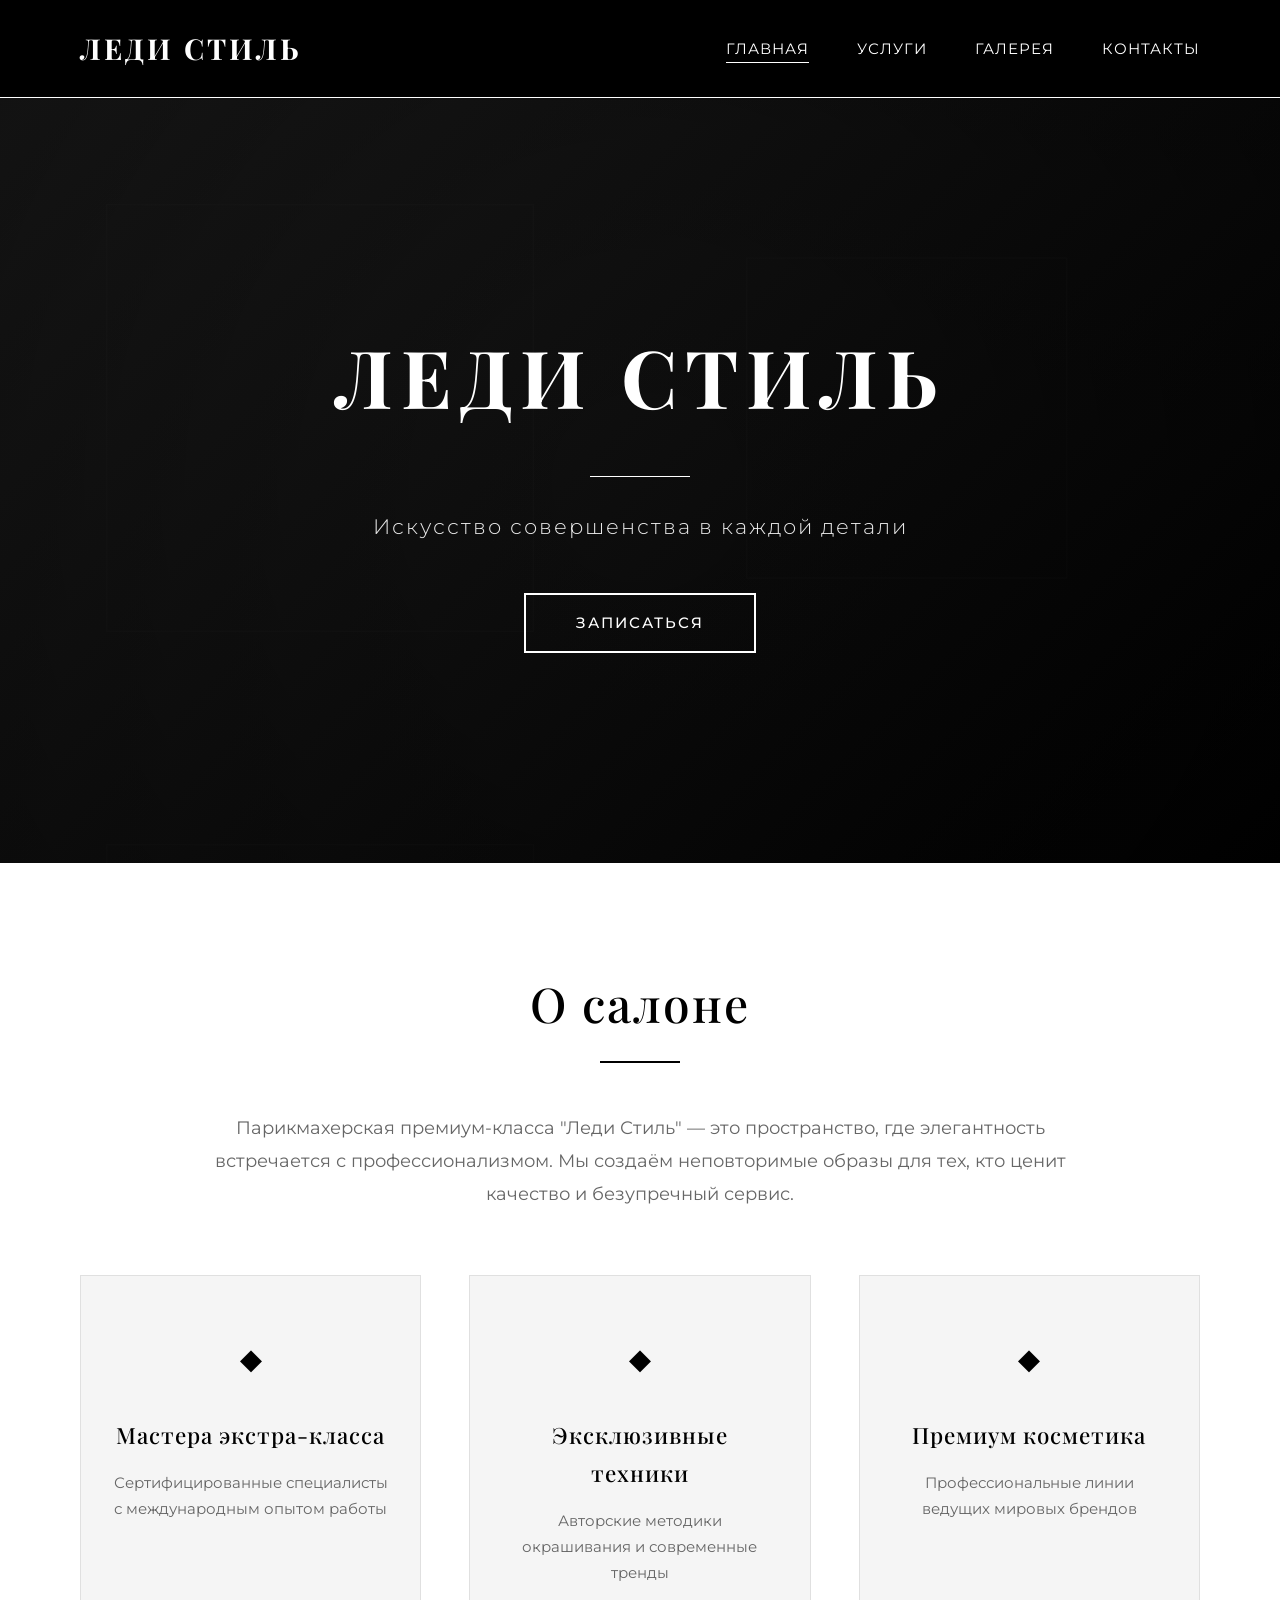
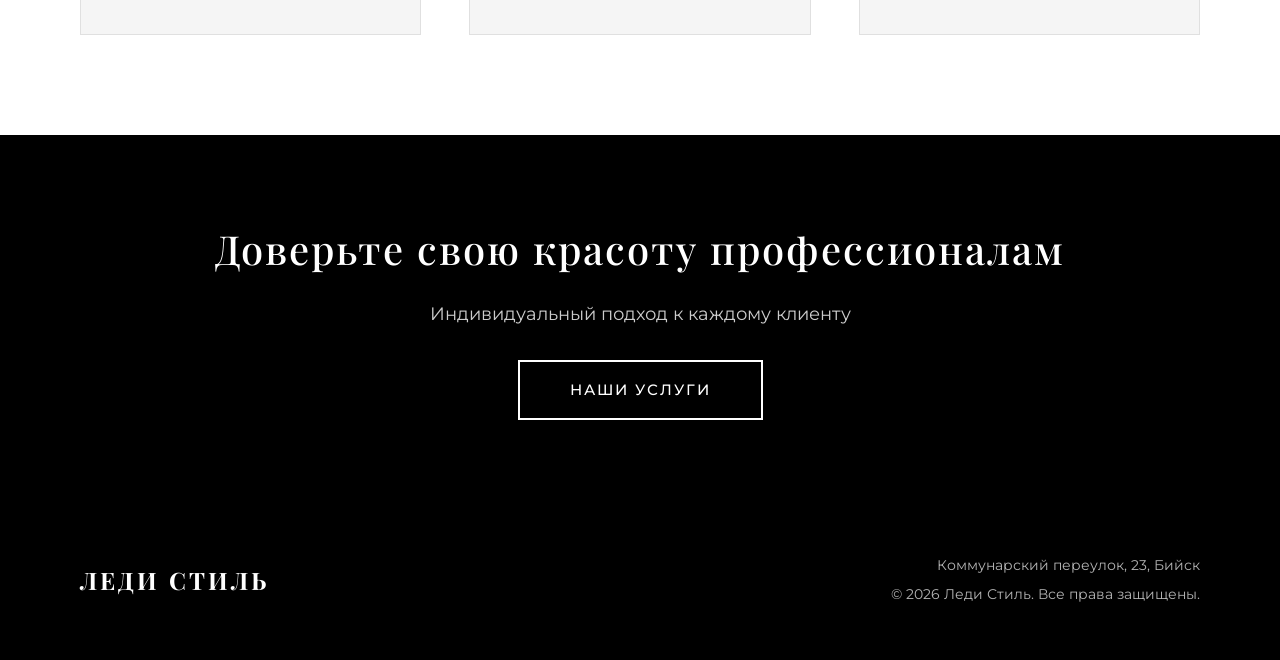
==== index.html @ dc8dc07d "lady-style predvariant" ====
<!DOCTYPE html>
<html lang="ru">
<head>
    <meta charset="UTF-8">
    <meta name="viewport" content="width=device-width, initial-scale=1.0">
    <title>Леди Стиль - Премиум парикмахерская в Бийске</title>
    <link rel="stylesheet" href="style.css">
    <link rel="preconnect" href="https://fonts.googleapis.com">
    <link rel="preconnect" href="https://fonts.gstatic.com" crossorigin>
    <link href="https://fonts.googleapis.com/css2?family=Playfair+Display:wght@400;500;700&family=Montserrat:wght@300;400;500;600&display=swap" rel="stylesheet">
</head>
<body>
    <nav class="navbar">
        <div class="container">
            <div class="logo">ЛЕДИ СТИЛЬ</div>
            <ul class="nav-menu">
                <li><a href="index.html" class="active">Главная</a></li>
                <li><a href="services.html">Услуги</a></li>
                <li><a href="gallery.html">Галерея</a></li>
                <li><a href="contacts.html">Контакты</a></li>
            </ul>
        </div>
    </nav>

    <section class="hero">
        <div class="hero-overlay"></div>
        <div class="hero-content">
            <h1>ЛЕДИ СТИЛЬ</h1>
            <div class="divider"></div>
            <p>Искусство совершенства в каждой детали</p>
            <a href="contacts.html" class="btn-elegant">Записаться</a>
        </div>
    </section>

    <section class="about">
        <div class="container">
            <h2>О салоне</h2>
            <div class="section-divider"></div>
            <div class="about-content">
                <p class="intro-text">
                    Парикмахерская премиум-класса "Леди Стиль" — это пространство, где элегантность встречается с профессионализмом. 
                    Мы создаём неповторимые образы для тех, кто ценит качество и безупречный сервис.
                </p>
                <div class="features">
                    <div class="feature">
                        <div class="feature-icon">◆</div>
                        <h3>Мастера экстра-класса</h3>
                        <p>Сертифицированные специалисты с международным опытом работы</p>
                    </div>
                    <div class="feature">
                        <div class="feature-icon">◆</div>
                        <h3>Эксклюзивные техники</h3>
                        <p>Авторские методики окрашивания и современные тренды</p>
                    </div>
                    <div class="feature">
                        <div class="feature-icon">◆</div>
                        <h3>Премиум косметика</h3>
                        <p>Профессиональные линии ведущих мировых брендов</p>
                    </div>
                </div>
            </div>
        </div>
    </section>

    <section class="cta-section">
        <div class="container">
            <h2>Доверьте свою красоту профессионалам</h2>
            <p>Индивидуальный подход к каждому клиенту</p>
            <a href="services.html" class="btn-elegant">Наши услуги</a>
        </div>
    </section>

    <footer>
        <div class="container">
            <div class="footer-content">
                <div class="footer-logo">ЛЕДИ СТИЛЬ</div>
                <div class="footer-info">
                    <p>Коммунарский переулок, 23, Бийск</p>
                    <p>© 2026 Леди Стиль. Все права защищены.</p>
                </div>
            </div>
        </div>
    </footer>
</body>
</html>
---- style.css ----
* {
    margin: 0;
    padding: 0;
    box-sizing: border-box;
}

:root {
    --color-black: #000000;
    --color-white: #FFFFFF;
    --color-gray-dark: #2a2a2a;
    --color-gray-medium: #666666;
    --color-gray-light: #f5f5f5;
    --color-accent: #1a1a1a;
}

body {
    font-family: 'Montserrat', sans-serif;
    line-height: 1.7;
    color: var(--color-gray-dark);
    background: var(--color-white);
}

h1, h2, h3 {
    font-family: 'Playfair Display', serif;
    font-weight: 500;
    color: var(--color-black);
}

.container {
    max-width: 1200px;
    margin: 0 auto;
    padding: 0 40px;
}

/* Навигация */
.navbar {
    background: var(--color-black);
    color: var(--color-white);
    padding: 1.5rem 0;
    position: sticky;
    top: 0;
    z-index: 1000;
    border-bottom: 1px solid var(--color-white);
}

.navbar .container {
    display: flex;
    justify-content: space-between;
    align-items: center;
}

.logo {
    font-family: 'Playfair Display', serif;
    font-size: 1.8rem;
    font-weight: 700;
    letter-spacing: 3px;
    color: var(--color-white);
}

.nav-menu {
    display: flex;
    list-style: none;
    gap: 3rem;
}

.nav-menu a {
    color: var(--color-white);
    text-decoration: none;
    font-size: 0.95rem;
    font-weight: 400;
    letter-spacing: 1px;
    text-transform: uppercase;
    transition: all 0.3s ease;
    position: relative;
}

.nav-menu a::after {
    content: '';
    position: absolute;
    bottom: -5px;
    left: 0;
    width: 0;
    height: 1px;
    background: var(--color-white);
    transition: width 0.3s ease;
}

.nav-menu a:hover::after,
.nav-menu a.active::after {
    width: 100%;
}

/* Hero секция */
.hero {
    position: relative;
    height: 85vh;
    display: flex;
    align-items: center;
    justify-content: center;
    background: linear-gradient(135deg, #1a1a1a 0%, #000000 100%);
    overflow: hidden;
}

.hero::before {
    content: '';
    position: absolute;
    top: 0;
    left: 0;
    right: 0;
    bottom: 0;
    background: url('data:image/svg+xml,<svg xmlns="http://www.w3.org/2000/svg" viewBox="0 0 1200 600"><rect fill="none" stroke="rgba(255,255,255,0.03)" stroke-width="1" x="100" y="100" width="400" height="400"/><rect fill="none" stroke="rgba(255,255,255,0.03)" stroke-width="1" x="700" y="150" width="300" height="300"/></svg>');
    opacity: 0.5;
}

.hero-overlay {
    position: absolute;
    top: 0;
    left: 0;
    right: 0;
    bottom: 0;
    background: radial-gradient(circle at center, transparent 0%, rgba(0,0,0,0.3) 100%);
}

.hero-content {
    position: relative;
    z-index: 1;
    text-align: center;
    color: var(--color-white);
    max-width: 800px;
    padding: 0 20px;
}

.hero-content h1 {
    font-family: 'Playfair Display', serif;
    font-size: 5rem;
    font-weight: 700;
    letter-spacing: 8px;
    margin-bottom: 1.5rem;
    color: var(--color-white);
    text-transform: uppercase;
}

.divider {
    width: 100px;
    height: 1px;
    background: var(--color-white);
    margin: 2rem auto;
}

.hero-content p {
    font-size: 1.3rem;
    font-weight: 300;
    letter-spacing: 2px;
    margin-bottom: 3rem;
    color: rgba(255,255,255,0.9);
}

.btn-elegant {
    display: inline-block;
    padding: 15px 50px;
    background: transparent;
    color: var(--color-white);
    border: 2px solid var(--color-white);
    text-decoration: none;
    font-size: 0.95rem;
    font-weight: 500;
    letter-spacing: 2px;
    text-transform: uppercase;
    transition: all 0.4s ease;
}

.btn-elegant:hover {
    background: var(--color-white);
    color: var(--color-black);
}

/* Секция О салоне */
.about {
    padding: 100px 40px;
    background: var(--color-white);
}

.about h2 {
    text-align: center;
    font-size: 3rem;
    margin-bottom: 1rem;
    letter-spacing: 2px;
}

.section-divider {
    width: 80px;
    height: 2px;
    background: var(--color-black);
    margin: 0 auto 3rem;
}

.intro-text {
    text-align: center;
    font-size: 1.1rem;
    max-width: 900px;
    margin: 0 auto 4rem;
    color: var(--color-gray-medium);
    line-height: 1.9;
}

.features {
    display: grid;
    grid-template-columns: repeat(auto-fit, minmax(300px, 1fr));
    gap: 3rem;
    margin-top: 4rem;
}

.feature {
    text-align: center;
    padding: 3rem 2rem;
    background: var(--color-gray-light);
    border: 1px solid #e0e0e0;
    transition: all 0.3s ease;
}

.feature:hover {
    transform: translateY(-5px);
    box-shadow: 0 10px 30px rgba(0,0,0,0.1);
}

.feature-icon {
    font-size: 2.5rem;
    margin-bottom: 1.5rem;
    color: var(--color-black);
}

.feature h3 {
    margin-bottom: 1rem;
    font-size: 1.4rem;
    letter-spacing: 1px;
}

.feature p {
    color: var(--color-gray-medium);
    font-size: 0.95rem;
}

/* CTA секция */
.cta-section {
    padding: 80px 40px;
    background: var(--color-black);
    color: var(--color-white);
    text-align: center;
}

.cta-section h2 {
    font-size: 2.5rem;
    margin-bottom: 1rem;
    color: var(--color-white);
    letter-spacing: 2px;
}

.cta-section p {
    font-size: 1.1rem;
    margin-bottom: 2rem;
    color: rgba(255,255,255,0.8);
}

/* Заголовок страницы */
.page-header {
    background: var(--color-black);
    color: var(--color-white);
    padding: 100px 40px 60px;
    text-align: center;
}

.page-header h1 {
    font-size: 3.5rem;
    letter-spacing: 3px;
    color: var(--color-white);
}

/* Услуги */
.services {
    padding: 100px 40px;
    background: var(--color-gray-light);
}

.services-grid {
    display: grid;
    grid-template-columns: repeat(auto-fit, minmax(350px, 1fr));
    gap: 3rem;
}

.service-card {
    background: var(--color-white);
    padding: 3rem;
    border: 1px solid #e0e0e0;
    transition: all 0.3s ease;
}

.service-card:hover {
    transform: translateY(-8px);
    box-shadow: 0 15px 40px rgba(0,0,0,0.15);
}

.service-card h3 {
    font-size: 1.6rem;
    margin-bottom: 1rem;
    letter-spacing: 1px;
}

.service-divider {
    width: 50px;
    height: 1px;
    background: var(--color-black);
    margin: 1.5rem 0;
}

.service-card p {
    margin-bottom: 2rem;
    color: var(--color-gray-medium);
    line-height: 1.8;
}

.service-card .price {
    display: block;
    font-size: 1.5rem;
    color: var(--color-black);
    font-weight: 500;
    letter-spacing: 1px;
}

/* Галерея */
.gallery {
    padding: 100px 40px;
    background: var(--color-white);
}

.gallery-grid {
    display: grid;
    grid-template-columns: repeat(auto-fit, minmax(300px, 1fr));
    gap: 2rem;
    margin-bottom: 3rem;
}

.gallery-item {
    aspect-ratio: 1;
    overflow: hidden;
    border: 1px solid #e0e0e0;
}

.gallery-placeholder {
    display: flex;
    align-items: center;
    justify-content: center;
    height: 100%;
    background: var(--color-gray-light);
    color: var(--color-gray-medium);
    font-size: 1.1rem;
    letter-spacing: 1px;
    transition: all 0.3s ease;
}

.gallery-item:hover .gallery-placeholder {
    background: var(--color-black);
    color: var(--color-white);
}

.gallery-note {
    text-align: center;
    color: var(--color-gray-medium);
    font-style: italic;
    font-size: 0.9rem;
}

/* Контакты */
.contacts {
    padding: 100px 40px;
    background: var(--color-white);
}

.contacts-grid {
    display: grid;
    grid-template-columns: 1fr 1.2fr;
    gap: 4rem;
    align-items: start;
}

.contact-info h2 {
    margin-bottom: 3rem;
    font-size: 2.5rem;
    letter-spacing: 2px;
}

.info-block {
    margin-bottom: 3rem;
    padding-bottom: 2rem;
    border-bottom: 1px solid #e0e0e0;
}

.info-block:last-child {
    border-bottom: none;
}

.info-block h3 {
    font-size: 1.2rem;
    margin-bottom: 1rem;
    letter-spacing: 1px;
    font-weight: 500;
}

.info-block p {
    color: var(--color-gray-medium);
    line-height: 1.8;
}

.info-block a {
    color: var(--color-black);
    text-decoration: none;
    font-weight: 500;
    transition: opacity 0.3s ease;
}

.info-block a:hover {
    opacity: 0.7;
}

.info-block .note {
    font-size: 0.9rem;
    color: var(--color-gray-medium);
    margin-top: 0.5rem;
}

.map-container {
    border: 1px solid #e0e0e0;
    overflow: hidden;
}

/* Футер */
footer {
    background: var(--color-black);
    color: var(--color-white);
    padding: 3rem 0;
}

.footer-content {
    display: flex;
    justify-content: space-between;
    align-items: center;
}

.footer-logo {
    font-family: 'Playfair Display', serif;
    font-size: 1.5rem;
    font-weight: 700;
    letter-spacing: 3px;
}

.footer-info {
    text-align: right;
}

.footer-info p {
    color: rgba(255,255,255,0.7);
    font-size: 0.9rem;
    margin: 0.3rem 0;
}

/* Адаптивность */
@media (max-width: 968px) {
    .container {
        padding: 0 20px;
    }
    
    .hero-content h1 {
        font-size: 3rem;
        letter-spacing: 4px;
    }
    
    .nav-menu {
        gap: 1.5rem;
    }
    
    .contacts-grid {
        grid-template-columns: 1fr;
        gap: 3rem;
    }
    
    .features {
        grid-template-columns: 1fr;
    }
    
    .services-grid {
        grid-template-columns: 1fr;
    }
    
    .footer-content {
        flex-direction: column;
        text-align: center;
        gap: 1.5rem;
    }
    
    .footer-info {
        text-align: center;
    }
}

@media (max-width: 600px) {
    .hero-content h1 {
        font-size: 2.2rem;
        letter-spacing: 2px;
    }
    
    .nav-menu {
        gap: 1rem;
        font-size: 0.85rem;
    }
    
    .logo {
        font-size: 1.3rem;
        letter-spacing: 2px;
    }
}
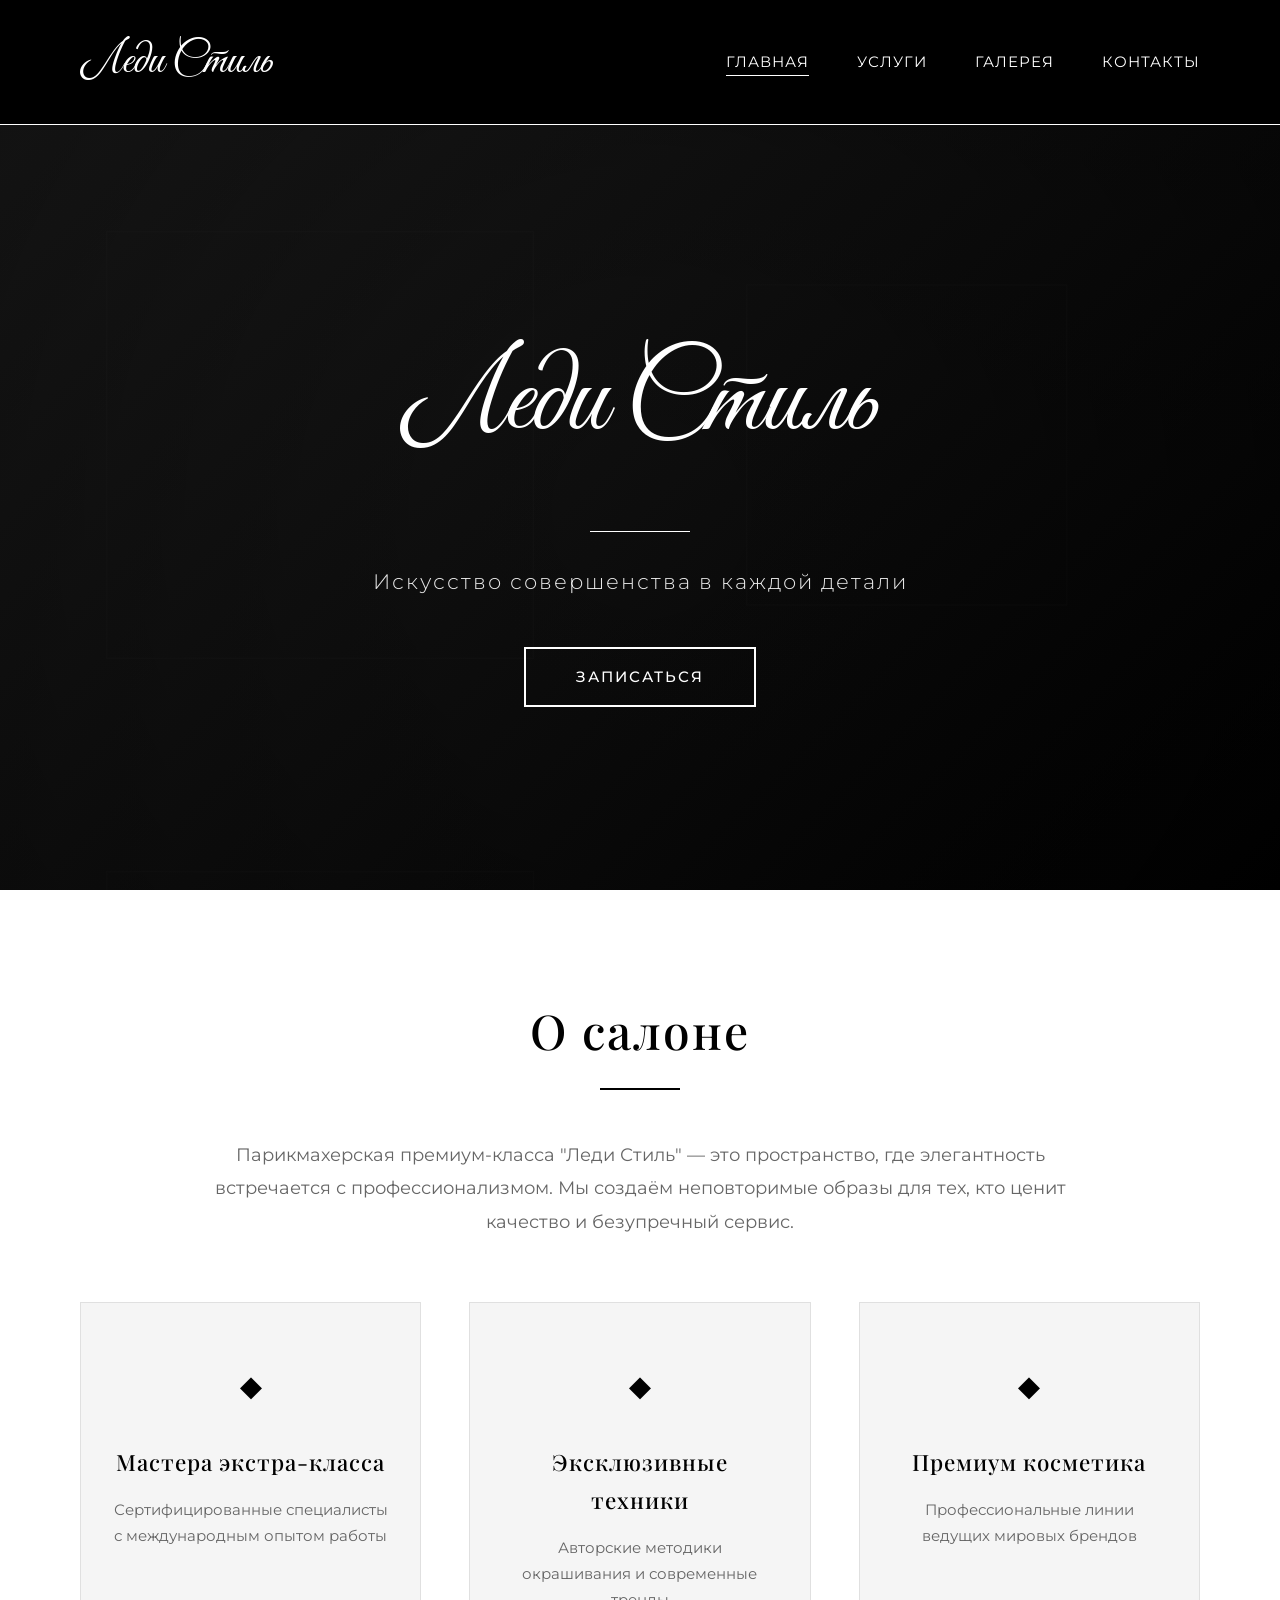
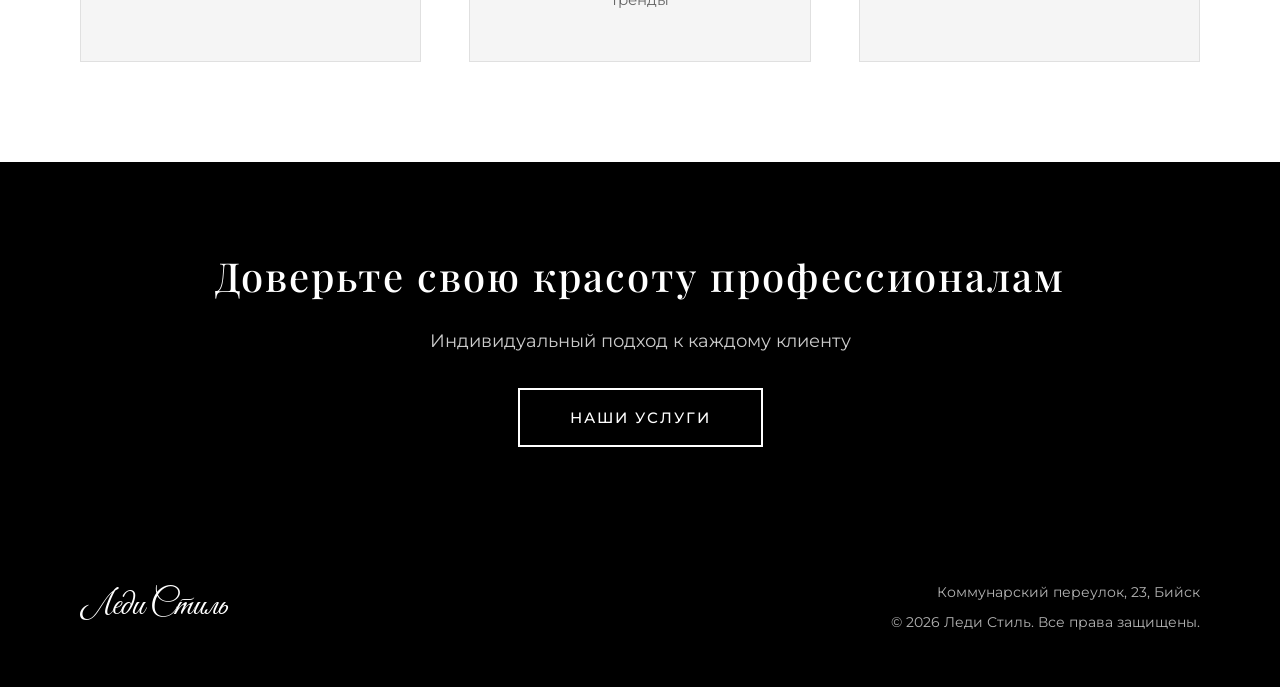
==== commit 00e188b3: "upload files" ====
--- a/index.html
+++ b/index.html
@@ -7,13 +7,18 @@
     <link rel="stylesheet" href="style.css">
     <link rel="preconnect" href="https://fonts.googleapis.com">
     <link rel="preconnect" href="https://fonts.gstatic.com" crossorigin>
-    <link href="https://fonts.googleapis.com/css2?family=Playfair+Display:wght@400;500;700&family=Montserrat:wght@300;400;500;600&display=swap" rel="stylesheet">
+    <link href="https://fonts.googleapis.com/css2?family=Great+Vibes&family=Playfair+Display:wght@400;500;700&family=Montserrat:wght@300;400;500;600&display=swap" rel="stylesheet">
 </head>
 <body>
     <nav class="navbar">
         <div class="container">
-            <div class="logo">ЛЕДИ СТИЛЬ</div>
-            <ul class="nav-menu">
+            <div class="logo">Леди Стиль</div>
+            <button class="burger-menu" id="burgerBtn">
+                <span></span>
+                <span></span>
+                <span></span>
+            </button>
+            <ul class="nav-menu" id="navMenu">
                 <li><a href="index.html" class="active">Главная</a></li>
                 <li><a href="services.html">Услуги</a></li>
                 <li><a href="gallery.html">Галерея</a></li>
@@ -25,7 +30,7 @@
     <section class="hero">
         <div class="hero-overlay"></div>
         <div class="hero-content">
-            <h1>ЛЕДИ СТИЛЬ</h1>
+            <h1>Леди Стиль</h1>
             <div class="divider"></div>
             <p>Искусство совершенства в каждой детали</p>
             <a href="contacts.html" class="btn-elegant">Записаться</a>
@@ -73,7 +78,7 @@
     <footer>
         <div class="container">
             <div class="footer-content">
-                <div class="footer-logo">ЛЕДИ СТИЛЬ</div>
+                <div class="footer-logo">Леди Стиль</div>
                 <div class="footer-info">
                     <p>Коммунарский переулок, 23, Бийск</p>
                     <p>© 2026 Леди Стиль. Все права защищены.</p>
@@ -81,5 +86,7 @@
             </div>
         </div>
     </footer>
+
+    <script src="script.js"></script>
 </body>
 </html>
--- a/style.css
+++ b/style.css
@@ -50,11 +50,41 @@
 }
 
 .logo {
-    font-family: 'Playfair Display', serif;
-    font-size: 1.8rem;
-    font-weight: 700;
-    letter-spacing: 3px;
-    color: var(--color-white);
+    font-family: 'Great Vibes', cursive;
+    font-size: 2.8rem;
+    font-weight: 400;
+    color: var(--color-white);
+}
+
+/* Бургер-меню */
+.burger-menu {
+    display: none;
+    flex-direction: column;
+    background: transparent;
+    border: none;
+    cursor: pointer;
+    padding: 0;
+    z-index: 1001;
+}
+
+.burger-menu span {
+    width: 28px;
+    height: 2px;
+    background: var(--color-white);
+    margin: 4px 0;
+    transition: all 0.3s ease;
+}
+
+.burger-menu.active span:nth-child(1) {
+    transform: rotate(45deg) translate(8px, 8px);
+}
+
+.burger-menu.active span:nth-child(2) {
+    opacity: 0;
+}
+
+.burger-menu.active span:nth-child(3) {
+    transform: rotate(-45deg) translate(8px, -8px);
 }
 
 .nav-menu {
@@ -131,13 +161,11 @@
 }
 
 .hero-content h1 {
-    font-family: 'Playfair Display', serif;
-    font-size: 5rem;
-    font-weight: 700;
-    letter-spacing: 8px;
+    font-family: 'Great Vibes', cursive;
+    font-size: 7rem;
+    font-weight: 400;
     margin-bottom: 1.5rem;
     color: var(--color-white);
-    text-transform: uppercase;
 }
 
 .divider {
@@ -446,10 +474,9 @@
 }
 
 .footer-logo {
-    font-family: 'Playfair Display', serif;
-    font-size: 1.5rem;
-    font-weight: 700;
-    letter-spacing: 3px;
+    font-family: 'Great Vibes', cursive;
+    font-size: 2.2rem;
+    font-weight: 400;
 }
 
 .footer-info {
@@ -462,19 +489,73 @@
     margin: 0.3rem 0;
 }
 
-/* Адаптивность */
+/* Адаптивность для планшетов и мобильных */
 @media (max-width: 968px) {
     .container {
         padding: 0 20px;
     }
     
+    .burger-menu {
+        display: flex;
+    }
+    
+    .nav-menu {
+        position: fixed;
+        top: 0;
+        right: -100%;
+        width: 300px;
+        height: 100vh;
+        background: var(--color-black);
+        flex-direction: column;
+        padding: 100px 40px 40px;
+        gap: 2rem;
+        transition: right 0.4s ease;
+        box-shadow: -5px 0 15px rgba(0,0,0,0.3);
+    }
+    
+    .nav-menu.active {
+        right: 0;
+    }
+    
+    .nav-menu li {
+        opacity: 0;
+        transform: translateX(50px);
+        transition: all 0.3s ease;
+    }
+    
+    .nav-menu.active li {
+        opacity: 1;
+        transform: translateX(0);
+    }
+    
+    .nav-menu.active li:nth-child(1) {
+        transition-delay: 0.1s;
+    }
+    
+    .nav-menu.active li:nth-child(2) {
+        transition-delay: 0.2s;
+    }
+    
+    .nav-menu.active li:nth-child(3) {
+        transition-delay: 0.3s;
+    }
+    
+    .nav-menu.active li:nth-child(4) {
+        transition-delay: 0.4s;
+    }
+    
+    .nav-menu a {
+        font-size: 1.2rem;
+        display: block;
+        padding: 10px 0;
+    }
+    
+    .logo {
+        font-size: 2.2rem;
+    }
+    
     .hero-content h1 {
-        font-size: 3rem;
-        letter-spacing: 4px;
-    }
-    
-    .nav-menu {
-        gap: 1.5rem;
+        font-size: 4.5rem;
     }
     
     .contacts-grid {
@@ -502,18 +583,24 @@
 }
 
 @media (max-width: 600px) {
+    .logo {
+        font-size: 1.8rem;
+    }
+    
     .hero-content h1 {
+        font-size: 3.5rem;
+    }
+    
+    .nav-menu {
+        width: 280px;
+    }
+    
+    .about h2,
+    .page-header h1 {
         font-size: 2.2rem;
-        letter-spacing: 2px;
-    }
-    
-    .nav-menu {
-        gap: 1rem;
-        font-size: 0.85rem;
-    }
-    
-    .logo {
-        font-size: 1.3rem;
-        letter-spacing: 2px;
+    }
+    
+    .hero-content p {
+        font-size: 1.1rem;
     }
 }
